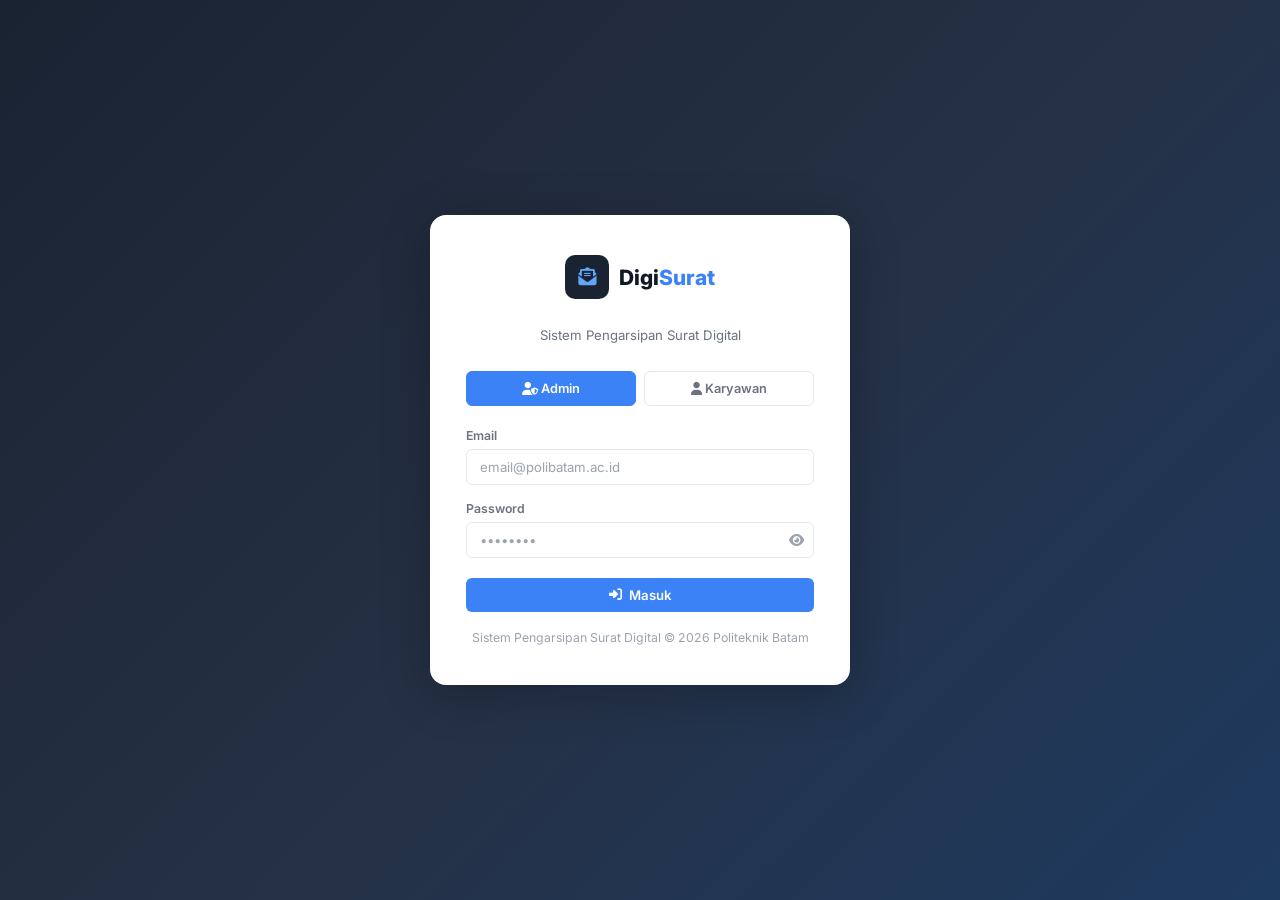
==== index.html @ bba87411 "implementasi frontend aplikasi" ====
<!DOCTYPE html>
<html lang="id">
<head>
  <meta charset="UTF-8">
  <meta http-equiv="refresh" content="0; url=templates/login.html">
  <title>DigiSurat</title>
</head>
<body>
  <p>Mengarahkan ke halaman login... <a href="templates/login.html">Klik disini</a></p>
</body>
</html>
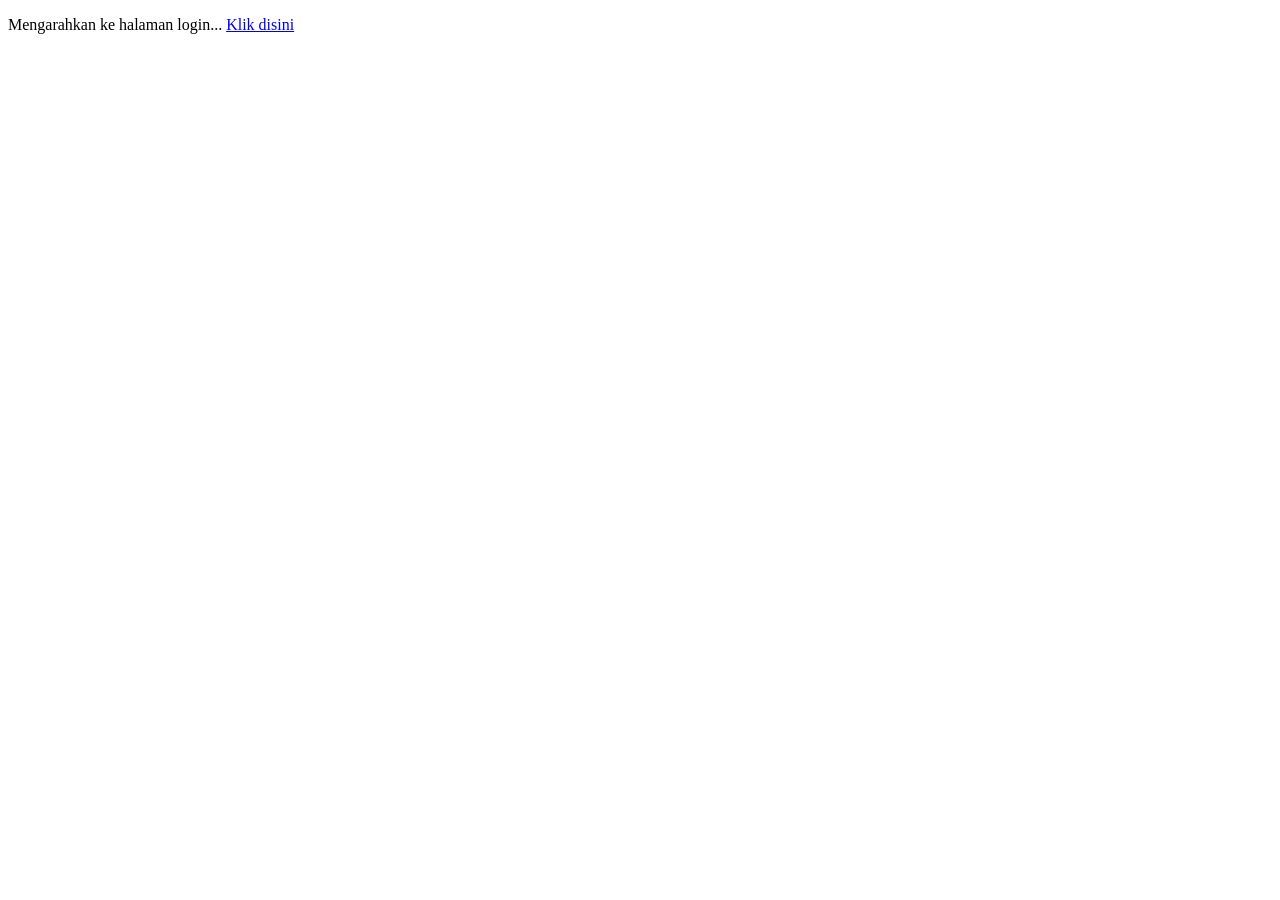
==== commit c29bdd41: "login admin dan karyawan" ====
--- a/index.html
+++ b/index.html
@@ -2,7 +2,7 @@
 <html lang="id">
 <head>
   <meta charset="UTF-8">
-  <meta http-equiv="refresh" content="0; url=templates/login.html">
+  <meta name="viewport" content="width=device-width, initial-scale=1.0">
   <title>DigiSurat</title>
 </head>
 <body>
